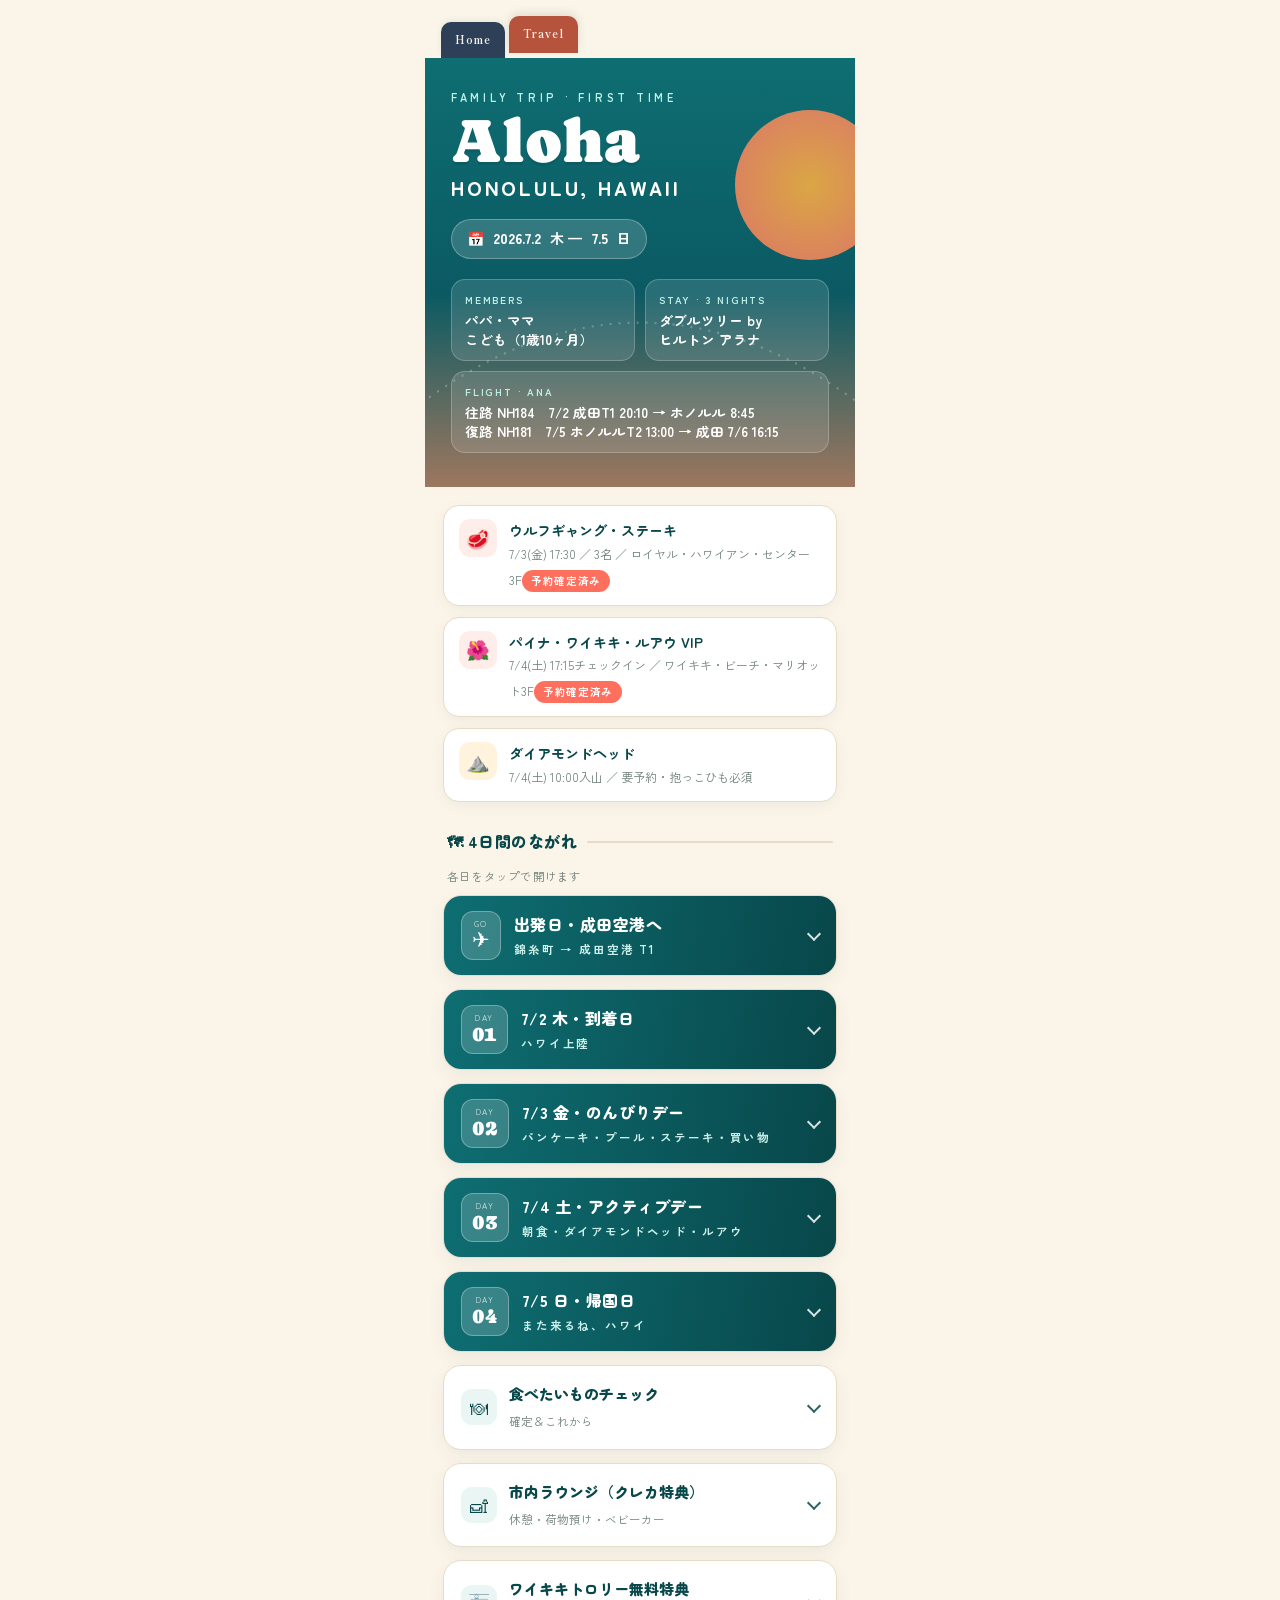
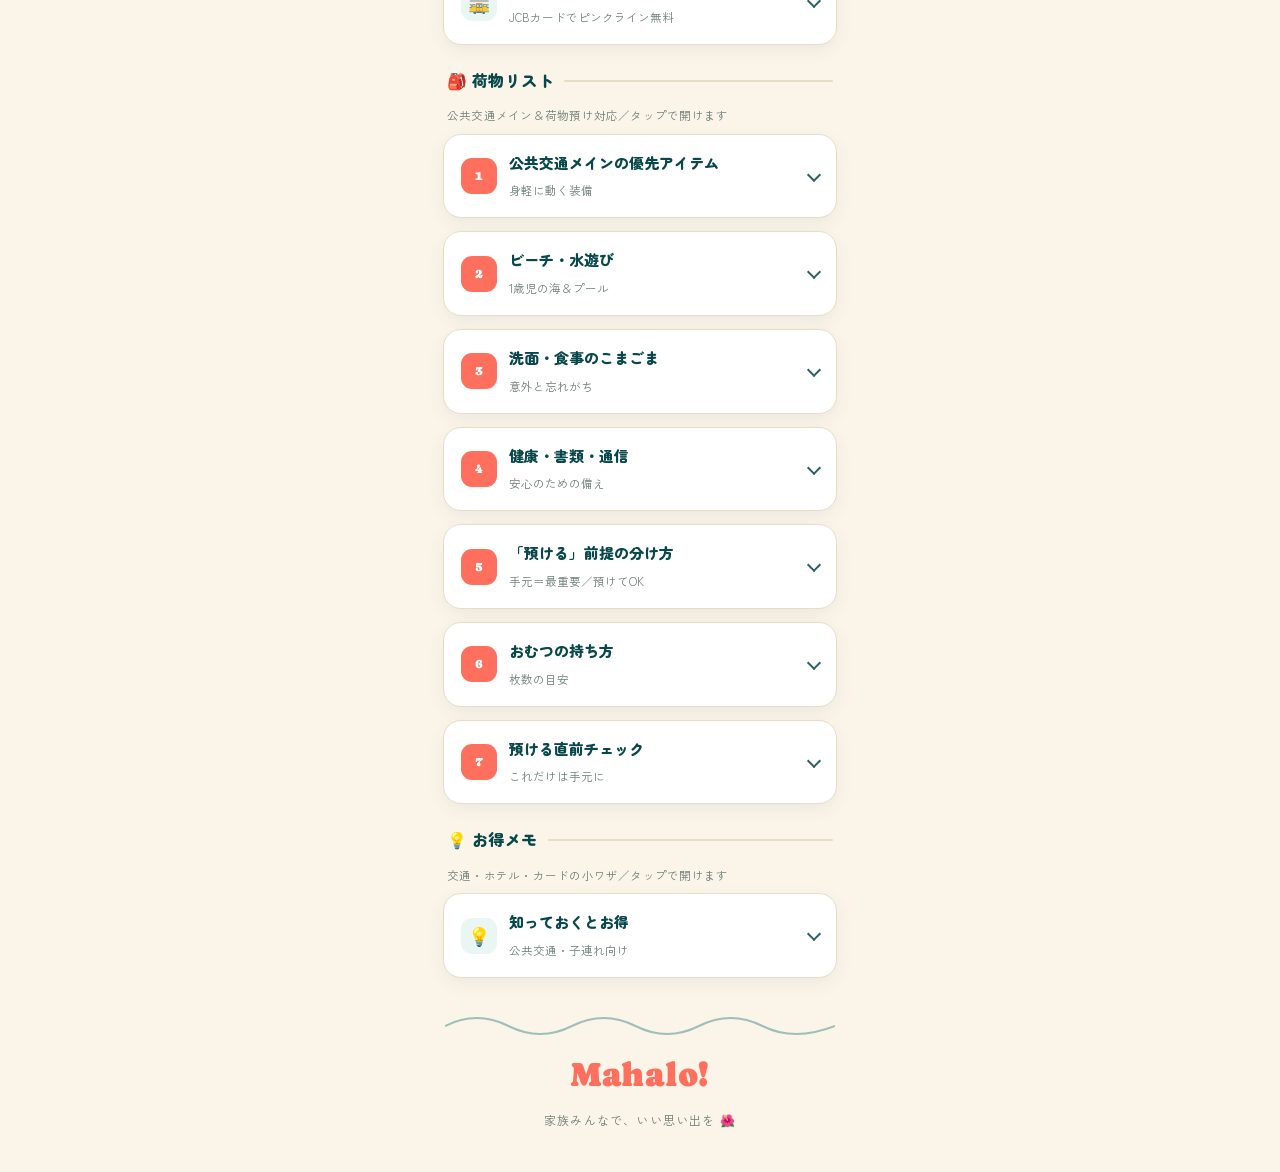
==== hawaii-2026.html @ 8b1b3cff "Add files via upload" ====
<!DOCTYPE html>
<html lang="ja">
<head>
<meta charset="UTF-8">
<meta name="viewport" content="width=device-width, initial-scale=1.0">
<title>ハワイ 旅のしおり｜2026.7.2–7.5</title>
<link rel="preconnect" href="https://fonts.googleapis.com">
<link rel="preconnect" href="https://fonts.gstatic.com" crossorigin>
<link href="https://fonts.googleapis.com/css2?family=Caprasimo&family=Zen+Maru+Gothic:wght@500;700;900&family=Zen+Kaku+Gothic+New:wght@400;500;700&family=Shippori+Mincho:wght@700&display=swap" rel="stylesheet">
<link rel="stylesheet" href="style.css">
<style>
  :root{
    --sea:#0E6E72;--sea-deep:#08474A;--guava:#FF6F5E;--mango:#FFB23E;
    --sand:#FBF4E9;--foam:#FFFFFF;--ink:#22332E;--muted:#6E7F78;--line:#E7DCC8;
  }
  *{box-sizing:border-box;margin:0;padding:0;}
  html{scroll-behavior:smooth;}
  body{font-family:"Zen Kaku Gothic New",system-ui,sans-serif;background:var(--sand);color:var(--ink);line-height:1.7;-webkit-font-smoothing:antialiased;}
  .wrap{max-width:430px;margin:0 auto;background:var(--sand);overflow:hidden;}

  /* ---------- HERO ---------- */
  .hero{position:relative;background:linear-gradient(180deg,#0E6E72 0%,#0B5A63 55%,#FF8A5B 130%);color:#fff;padding:30px 26px 34px;overflow:hidden;}
  .hero .sun{position:absolute;top:52px;right:-30px;width:150px;height:150px;border-radius:50%;background:radial-gradient(circle at 50% 50%,var(--mango),#FF8A5B 70%);opacity:.85;}
  .hero .arc{position:absolute;inset:0;width:100%;height:100%;pointer-events:none;}
  .eyebrow{font-family:"Zen Maru Gothic";font-weight:700;letter-spacing:.34em;font-size:11px;color:#BFF0E6;position:relative;z-index:2;}
  .aloha{font-family:"Caprasimo",serif;font-size:62px;line-height:.92;margin:6px 0 2px;position:relative;z-index:2;text-shadow:0 3px 0 rgba(8,71,74,.25);}
  .dest{font-family:"Zen Maru Gothic";font-weight:900;font-size:20px;letter-spacing:.14em;position:relative;z-index:2;color:#fff;}
  .dates{position:relative;z-index:2;margin-top:14px;display:inline-flex;align-items:center;gap:9px;background:rgba(255,255,255,.16);border:1px solid rgba(255,255,255,.28);padding:7px 15px;border-radius:999px;font-weight:700;font-size:14px;}
  .dates b{font-family:"Zen Maru Gothic";font-weight:900;}
  .facts{position:relative;z-index:2;margin-top:20px;display:grid;grid-template-columns:1fr 1fr;gap:10px;}
  .fact{background:rgba(255,255,255,.12);border:1px solid rgba(255,255,255,.22);border-radius:14px;padding:11px 13px;}
  .fact .k{font-size:10px;letter-spacing:.18em;color:#BFF0E6;font-weight:700;}
  .fact .v{font-family:"Zen Maru Gothic";font-weight:700;font-size:13.5px;margin-top:3px;line-height:1.4;}
  .fact.wide{grid-column:1 / -1;}

  /* ---------- PINS ---------- */
  .pins{padding:18px 18px 4px;display:flex;flex-direction:column;gap:11px;}
  .pin{display:flex;gap:12px;align-items:flex-start;background:var(--foam);border-radius:16px;padding:13px 15px;border:1px solid var(--line);box-shadow:0 4px 14px rgba(8,71,74,.05);}
  .pin .ic{flex:none;width:38px;height:38px;border-radius:11px;display:grid;place-items:center;font-size:19px;}
  .pin.book .ic{background:#FFEDE9;}
  .pin.meet .ic{background:#FFF3DD;}
  .pin .tx{font-size:13px;}
  .pin .tx b{font-family:"Zen Maru Gothic";font-weight:700;display:block;font-size:14px;color:var(--sea-deep);}
  .pin .tx .sub{color:var(--muted);font-size:12px;}
  .chip{display:inline-block;font-size:10.5px;font-weight:700;letter-spacing:.06em;background:var(--guava);color:#fff;padding:2px 9px;border-radius:999px;margin-top:5px;}

  /* ---------- SECTION TITLES ---------- */
  .band{padding:22px 22px 12px;display:flex;align-items:center;gap:10px;}
  .band h2{font-family:"Zen Maru Gothic";font-weight:900;font-size:16px;color:var(--sea-deep);letter-spacing:.03em;}
  .band .line{flex:1;height:2px;background:var(--line);border-radius:2px;}
  .hint{font-size:11.5px;color:var(--muted);padding:0 22px 8px;letter-spacing:.02em;}

  /* ---------- ACCORDION (details) ---------- */
  .acc{padding:0 18px;display:flex;flex-direction:column;gap:13px;}
  details{background:var(--foam);border:1px solid var(--line);border-radius:18px;overflow:hidden;box-shadow:0 6px 18px rgba(8,71,74,.06);}
  summary{cursor:pointer;list-style:none;outline:none;}
  summary::-webkit-details-marker{display:none;}
  summary:focus-visible{outline:3px solid var(--mango);outline-offset:2px;}
  .chev{width:10px;height:10px;border-right:2.5px solid currentColor;border-bottom:2.5px solid currentColor;transform:rotate(45deg);transition:transform .25s ease;opacity:.85;flex:none;margin-top:-3px;}
  details[open] > summary .chev{transform:rotate(-135deg);}
  @media (prefers-reduced-motion:reduce){.chev{transition:none;}}

  /* day summary = colored bar */
  .day-head{display:flex;align-items:center;gap:13px;padding:15px 17px;background:linear-gradient(100deg,var(--sea),var(--sea-deep));color:#fff;}
  .day-no{font-family:"Caprasimo",serif;font-size:13px;line-height:1;background:rgba(255,255,255,.18);border:1px solid rgba(255,255,255,.3);border-radius:12px;padding:8px 10px;text-align:center;flex:none;}
  .day-no small{display:block;font-family:"Zen Maru Gothic";font-size:8px;letter-spacing:.2em;opacity:.85;margin-bottom:2px;}
  .day-no span{font-size:21px;}
  .day-meta{flex:1;}
  .day-meta .d{font-family:"Zen Maru Gothic";font-weight:900;font-size:16px;letter-spacing:.03em;}
  .day-meta .t{font-size:11.5px;color:#CDEFE9;letter-spacing:.16em;font-weight:700;margin-top:1px;}

  .tl{padding:8px 17px 16px;}
  .ev{display:flex;gap:14px;position:relative;padding:10px 0;}
  .ev::before{content:"";position:absolute;left:43px;top:0;bottom:0;width:2px;background:var(--line);}
  .ev:first-child::before{top:18px;}
  .ev:last-child::before{bottom:auto;height:18px;}
  .ev .time{flex:none;width:46px;text-align:right;font-weight:700;font-size:12px;color:var(--sea);font-variant-numeric:tabular-nums;padding-top:1px;}
  .ev .dot{flex:none;width:13px;height:13px;border-radius:50%;margin-top:4px;background:#fff;border:3px solid var(--mango);position:relative;z-index:2;}
  .ev.key .dot{border-color:var(--guava);background:var(--guava);}
  .ev .body{flex:1;}
  .ev .body .h{font-family:"Zen Maru Gothic";font-weight:700;font-size:14px;color:var(--ink);}
  .ev .body .n{font-size:12px;color:var(--muted);margin-top:1px;}
  .ev.key .body .h{color:var(--guava);}
  /* transit route */
  .route-sum{display:flex;gap:7px;flex-wrap:wrap;padding:12px 0 4px;}
  .route-sum span{font-size:11.5px;font-weight:700;background:#EAF6F3;color:var(--sea);border-radius:999px;padding:3px 11px;}
  .leg-line{font-size:11.5px;color:var(--muted);margin-top:1px;}
  .walk{display:flex;gap:14px;position:relative;padding:6px 0;}
  .walk .time{flex:none;width:46px;}
  .walk .wtag{margin-left:60px;font-size:12px;color:var(--sea);font-weight:700;background:#EAF6F3;border-radius:8px;padding:3px 10px;display:inline-block;}
  .tag{display:inline-block;font-size:10px;font-weight:700;letter-spacing:.05em;border-radius:999px;padding:1px 8px;margin-left:6px;vertical-align:1.5px;}
  .tag.fix{background:var(--guava);color:#fff;}
  .tag.eat{background:#FFF0DA;color:#C77B17;}
  .tag.fun{background:#E2F4F0;color:var(--sea);}
  .tag.trolley{background:#FBE3F0;color:#C13B85;}

  /* generic summary head (food / packing) */
  .head{display:flex;align-items:center;gap:12px;padding:15px 17px;color:var(--sea-deep);}
  .head .em{width:36px;height:36px;border-radius:11px;display:grid;place-items:center;font-size:18px;background:#EAF6F3;flex:none;}
  .head .ht{flex:1;}
  .head .ht b{font-family:"Zen Maru Gothic";font-weight:900;font-size:15px;display:block;}
  .head .ht small{font-size:11.5px;color:var(--muted);}
  .head .num{font-family:"Caprasimo",serif;background:var(--guava);color:#fff;font-size:13px;width:36px;height:36px;border-radius:11px;display:grid;place-items:center;flex:none;}
  .inner{padding:4px 17px 17px;}

  /* gourmet list */
  .glist{display:flex;flex-direction:column;gap:10px;}
  .g{display:flex;gap:12px;align-items:center;border:1.5px solid var(--line);border-radius:14px;padding:11px 13px;}
  .g.done{border-color:var(--sea);background:#F1FAF8;}
  .g .gbox{flex:none;width:24px;height:24px;border-radius:8px;border:2px solid var(--line);display:grid;place-items:center;font-size:14px;color:#fff;}
  .g.done .gbox{background:var(--sea);border-color:var(--sea);}
  .g .gt{font-family:"Zen Maru Gothic";font-weight:700;font-size:14px;}
  .g .gn{font-size:11.5px;color:var(--muted);}
  .g .gpin{margin-left:auto;font-size:11px;font-weight:700;color:var(--guava);}

  /* checklists */
  ul.chk{list-style:none;display:flex;flex-direction:column;gap:2px;}
  ul.chk li{display:flex;gap:11px;align-items:flex-start;padding:8px 2px;border-bottom:1px dashed var(--line);font-size:13.5px;}
  ul.chk li:last-child{border-bottom:none;}
  ul.chk li .box{flex:none;width:20px;height:20px;border-radius:6px;border:2px solid var(--line);margin-top:2px;}
  ul.chk li .lbl{flex:1;}
  ul.chk li .lbl small{display:block;color:var(--muted);font-size:11.5px;line-height:1.4;}
  ul.chk li .qty{flex:none;font-family:"Zen Maru Gothic";font-weight:900;font-size:12px;color:var(--sea);background:#EAF6F3;border-radius:8px;padding:2px 8px;margin-top:1px;}

  .subcard{border:1.5px solid var(--line);border-radius:14px;padding:12px 13px;margin-bottom:11px;}
  .subcard:last-child{margin-bottom:0;}
  .subcard.hand{border-color:var(--guava);}
  .subcard h5{font-family:"Zen Maru Gothic";font-weight:700;font-size:13px;color:var(--sea);margin-bottom:8px;display:flex;align-items:center;gap:7px;}
  .subcard.hand h5{color:var(--guava);}
  .ribbon{margin-left:auto;font-size:10px;font-weight:700;letter-spacing:.05em;background:var(--guava);color:#fff;padding:2px 9px;border-radius:999px;}

  .diaper{background:#FFF3DD;border:1px solid #F2E0BB;border-radius:14px;padding:13px 14px;}
  .drow{display:flex;justify-content:space-between;align-items:center;font-size:13px;padding:6px 0;border-bottom:1px dashed #EAD3A8;}
  .drow:last-child{border-bottom:none;}
  .drow b{font-family:"Zen Maru Gothic";font-weight:900;color:#C77B17;}
  .dtip{font-size:12px;color:#8a6a2f;margin-top:9px;line-height:1.6;background:#fff;border-radius:10px;padding:9px 11px;}
  .dtip b{color:#C77B17;}

  .final{background:linear-gradient(120deg,var(--sea),var(--sea-deep));color:#fff;border-radius:14px;padding:15px;}
  .final h5{font-family:"Zen Maru Gothic";font-weight:900;font-size:14px;margin-bottom:3px;}
  .final p.lead{font-size:11.5px;color:#CDEFE9;margin-bottom:11px;}
  .final ul{list-style:none;display:flex;flex-direction:column;gap:9px;}
  .final li{display:flex;gap:11px;align-items:flex-start;font-size:13.5px;}
  .final li .box{flex:none;width:20px;height:20px;border-radius:6px;border:2px solid rgba(255,255,255,.55);margin-top:1px;}
  .final li small{display:block;color:#BFE7E1;font-size:11.5px;}

  /* ---------- FOOTER ---------- */
  .foot{text-align:center;padding:28px 20px 42px;}
  .foot .wave{display:block;width:100%;height:40px;}
  .foot .mahalo{font-family:"Caprasimo",serif;font-size:34px;color:var(--guava);}
  .foot .sig{font-size:12px;color:var(--muted);margin-top:6px;letter-spacing:.1em;}
</style>
</head>
<body>
<div class="binder" style="max-width:430px; margin:0 auto; padding:0 0 6px;">
  <nav class="tabnav" style="padding-top:16px; padding-left:16px; padding-right:16px; gap:4px;">
    <a href="index.html" class="tab home" style="font-size:11px; padding:8px 14px 9px;">Home</a>
    <a href="travel.html" class="tab travel active" style="font-size:11px; padding:8px 14px 9px;">Travel</a>
  </nav>
</div>
<div class="wrap">

  <!-- HERO -->
  <header class="hero">
    <svg class="arc" viewBox="0 0 430 300" preserveAspectRatio="none">
      <path d="M-20,250 Q215,120 450,250" fill="none" stroke="rgba(255,255,255,.25)" stroke-width="1.5" stroke-dasharray="2 7"/>
    </svg>
    <div class="sun"></div>
    <div class="eyebrow">FAMILY TRIP · FIRST TIME</div>
    <div class="aloha">Aloha</div>
    <div class="dest">HONOLULU, HAWAII</div>
    <div class="dates">📅 <b>2026.7.2</b> 木 — <b>7.5</b> 日</div>
    <div class="facts">
      <div class="fact"><div class="k">MEMBERS</div><div class="v">パパ・ママ<br>こども（1歳10ヶ月）</div></div>
      <div class="fact"><div class="k">STAY · 3 NIGHTS</div><div class="v">ダブルツリー by<br>ヒルトン アラナ</div></div>
      <div class="fact wide"><div class="k">FLIGHT · ANA</div><div class="v">往路 NH184　7/2 成田T1 20:10 → ホノルル 8:45<br>復路 NH181　7/5 ホノルルT2 13:00 → 成田 7/6 16:15</div></div>
    </div>
  </header>

  <!-- PINS (always visible) -->
  <section class="pins">
    <div class="pin book">
      <div class="ic">🥩</div>
      <div class="tx"><b>ウルフギャング・ステーキ</b><span class="sub">7/3(金) 17:30 ／ 3名 ／ ロイヤル・ハワイアン・センター3F</span><span class="chip">予約確定済み</span></div>
    </div>
    <div class="pin book">
      <div class="ic">🌺</div>
      <div class="tx"><b>パイナ・ワイキキ・ルアウ VIP</b><span class="sub">7/4(土) 17:15チェックイン ／ ワイキキ・ビーチ・マリオット3F</span><span class="chip">予約確定済み</span></div>
    </div>
    <div class="pin meet">
      <div class="ic">⛰️</div>
      <div class="tx"><b>ダイアモンドヘッド</b><span class="sub">7/4(土) 10:00入山 ／ 要予約・抱っこひも必須</span></div>
    </div>
  </section>

  <!-- 旅程 -->
  <div class="band"><h2>🗺 4日間のながれ</h2><span class="line"></span></div>
  <p class="hint">各日をタップで開けます</p>
  <section class="acc">

    <details class="day">
      <summary><div class="day-head"><div class="day-no"><small>GO</small><span>✈</span></div><div class="day-meta"><div class="d">出発日・成田空港へ</div><div class="t">錦糸町 → 成田空港 T1</div></div><span class="chev"></span></div></summary>
      <div class="tl">
        <div class="route-sum"><span>⏱ 1時間19分</span><span>💴 1,099円</span><span>🔁 乗換1回</span></div>
        <div class="ev"><div class="time">16:32</div><div class="dot"></div><div class="body"><div class="h">錦糸町 発</div><div class="leg-line">JR中央総武線各停・津田沼行／2番線</div></div></div>
        <div class="ev"><div class="time">16:57</div><div class="dot"></div><div class="body"><div class="h">船橋 着</div></div></div>
        <div class="walk"><div class="time"></div><span class="wtag">🚶 徒歩4分（屋外乗換）</span></div>
        <div class="ev"><div class="time">17:04</div><div class="dot"></div><div class="body"><div class="h">京成船橋 発</div><div class="leg-line">京成本線特急・成田空港行／2番線</div></div></div>
        <div class="ev"><div class="time">17:51</div><div class="dot"></div><div class="body"><div class="h">成田空港（第1ターミナル）着</div><div class="n">国際線チェックイン・保安検査へ</div></div></div>
        <div class="ev key"><div class="time">20:10</div><div class="dot"></div><div class="body"><div class="h">NH184 ホノルル行 出発 ✈</div><div class="n">成田 第1ターミナル発。搭乗2〜3時間前に空港着が安心</div></div></div>
      </div>
    </details>

    <details class="day">
      <summary><div class="day-head"><div class="day-no"><small>DAY</small><span>01</span></div><div class="day-meta"><div class="d">7/2 木・到着日</div><div class="t">ハワイ上陸</div></div><span class="chev"></span></div></summary>
      <div class="tl">
        <div class="ev"><div class="time">08:45</div><div class="dot"></div><div class="body"><div class="h">ホノルル空港 着 ✈</div><div class="n">NH184で到着。入国審査・荷物受取。子連れ列があれば利用</div></div></div>
        <div class="ev"><div class="time">10:30</div><div class="dot"></div><div class="body"><div class="h">ホテルへ・荷物預け</div><div class="n">チェックインは15:00〜。荷物を預けて身軽に</div></div></div>
        <div class="ev"><div class="time">12:00</div><div class="dot"></div><div class="body"><div class="h">ザ・サンライズシャック <span class="tag eat">アサイー</span></div><div class="n">2335 Kalākaua Ave。ワイキキ中心部、朝〜昼に人気のアサイーボウル専門店</div></div></div>
        <div class="ev"><div class="time">12:30</div><div class="dot"></div><div class="body"><div class="h">レナーズ・ベーカリー <span class="tag eat">マラサダ①</span></div><div class="n">933 Kapahulu Ave。ワイキキから車・タクシーで10分ほど。揚げたてが人気の老舗</div></div></div>
        <div class="ev"><div class="time">午後</div><div class="dot"></div><div class="body"><div class="h">クヒオビーチで足だけ水遊び <span class="tag fun">海</span></div><div class="n">防波堤内で波が穏やか。無理せず早めに切上げ</div></div></div>
        <div class="ev key"><div class="time">18:30</div><div class="dot"></div><div class="body"><div class="h">アラモアナセンターでポケ丼 <span class="tag eat">夕食</span> <span class="tag trolley">🚋ピンクライン無料</span></div><div class="n">Foodland Farms Ala Moana（2026年ポケ丼チャンピオン）。番号札を取って注文。〜22:00営業</div></div></div>
        <div class="ev"><div class="time">夜</div><div class="dot"></div><div class="body"><div class="h">早めに就寝</div><div class="n">時差調整。初日は詰め込まないのが正解</div></div></div>
      </div>
    </details>

    <details class="day">
      <summary><div class="day-head"><div class="day-no"><small>DAY</small><span>02</span></div><div class="day-meta"><div class="d">7/3 金・のんびりデー</div><div class="t">パンケーキ・プール・ステーキ・買い物</div></div><span class="chev"></span></div></summary>
      <div class="tl">
        <div class="ev"><div class="time">06:50</div><div class="dot"></div><div class="body"><div class="h">ホテル出発（徒歩）</div><div class="n">ダブルツリーの裏手、徒歩5〜7分</div></div></div>
        <div class="ev"><div class="time">07:00</div><div class="dot"></div><div class="body"><div class="h">アロハ・キッチン <span class="tag eat">パンケーキ</span></div><div class="n">432 Ena Rd。スフレパンケーキが名物の人気店。行列必至のため開店と同時が安全</div></div></div>
        <div class="ev"><div class="time">09:30</div><div class="dot"></div><div class="body"><div class="h">ホテルへ戻る</div><div class="n">パンケーキ後、ゆっくり移動</div></div></div>
        <div class="ev"><div class="time">10:00</div><div class="dot"></div><div class="body"><div class="h">ホテルプールでひと泳ぎ <span class="tag fun">プール</span></div><div class="n">短めに1時間ほど。アラモアナに時間を残すため軽めに</div></div></div>
        <div class="ev"><div class="time">11:00</div><div class="dot"></div><div class="body"><div class="h">ホテルで休憩・シャワー</div><div class="n">お昼寝含めゆったり</div></div></div>
        <div class="ev"><div class="time">14:00</div><div class="dot"></div><div class="body"><div class="h">アラモアナセンター <span class="tag eat">お買い物</span> <span class="tag trolley">🚋ピンクライン無料</span></div><div class="n">〜16:00の2時間。ホテル⇔アラモアナはピンクライン無料区間（妻のJCB提示）</div></div></div>
        <div class="ev"><div class="time">16:00</div><div class="dot"></div><div class="body"><div class="h">ホテルへ戻り身支度</div><div class="n">ウルフギャングに向けて準備</div></div></div>
        <div class="ev key"><div class="time">17:30</div><div class="dot"></div><div class="body"><div class="h">ウルフギャング・ステーキ <span class="tag fix">確定</span> <span class="tag trolley">🚋ピンクライン沿線</span></div><div class="n">3名・ハイチェア手配済み。ロイヤル・ハワイアン・センターはワイキキ中心部＝ピンクライン沿線</div></div></div>
        <div class="ev"><div class="time">19:00</div><div class="dot"></div><div class="body"><div class="h">ロイヤル・ハワイアン・センターでお買い物 <span class="tag trolley">🚋ピンクライン沿線</span></div><div class="n">ウルフギャングと同じ建物。夕食後そのまま立ち寄れる</div></div></div>
      </div>
    </details>

    <details class="day">
      <summary><div class="day-head"><div class="day-no"><small>DAY</small><span>03</span></div><div class="day-meta"><div class="d">7/4 土・アクティブデー</div><div class="t">朝食・ダイアモンドヘッド・ルアウ</div></div><span class="chev"></span></div></summary>
      <div class="tl">
        <div class="ev"><div class="time">08:00</div><div class="dot"></div><div class="body"><div class="h">カフェモーリーズ <span class="tag eat">朝食</span></div><div class="n">3106 Monsarrat Ave。土曜8:00-13:00営業。ダイアモンドヘッド麓ですぐ近く</div></div></div>
        <div class="ev"><div class="time">09:30</div><div class="dot"></div><div class="body"><div class="h">ダイアモンドヘッドへ移動</div><div class="n">カフェモーリーズからすぐ近く。徒歩か車で数分</div></div></div>
        <div class="ev key"><div class="time">10:00</div><div class="dot"></div><div class="body"><div class="h">ダイアモンドヘッド 入山（要予約）</div><div class="n">往復1.6mile・所要60〜90分。ベビーカー不可、抱っこひもで登頂。日陰なしなので水分・休憩をこまめに</div></div></div>
        <div class="ev"><div class="time">11:30</div><div class="dot"></div><div class="body"><div class="h">下山</div><div class="n">汗だくの想定。着替え・タオルがあると快適</div></div></div>
        <div class="ev"><div class="time">12:00</div><div class="dot"></div><div class="body"><div class="h">レナーズ・ベーカリー <span class="tag eat">マラサダ②</span></div><div class="n">ダイアモンドヘッドから車で近い。下山後のご褒美に</div></div></div>
        <div class="ev"><div class="time">13:00</div><div class="dot"></div><div class="body"><div class="h">ホテルへ戻りシャワー・休憩</div><div class="n">暑さと運動で疲れているはず。ルアウまでしっかり休む</div></div></div>
        <div class="ev"><div class="time">16:00</div><div class="dot"></div><div class="body"><div class="h">身支度</div><div class="n">ルアウは屋外なので薄手の羽織があると安心</div></div></div>
        <div class="ev key"><div class="time">17:15</div><div class="dot"></div><div class="body"><div class="h">パイナ・ワイキキ・ルアウ VIP <span class="tag fix">確定</span></div><div class="n">ワイキキ・ビーチ・マリオット3F。VIPチェックイン17:15〜。プライムリブビュッフェ＋追加カクテル2杯、ステージ至近席。〜20:00終演</div></div></div>
        <div class="ev key"><div class="time">20:30</div><div class="dot"></div><div class="body"><div class="h">独立記念日 花火（10分間） <span class="tag fun">夜</span></div><div class="n">ハレクラニ／モアナ・サーフライダー沖合。ルアウ会場からKalākaua Ave沿いに徒歩圏内</div></div></div>
      </div>
    </details>

    <details class="day">
      <summary><div class="day-head"><div class="day-no"><small>DAY</small><span>04</span></div><div class="day-meta"><div class="d">7/5 日・帰国日</div><div class="t">また来るね、ハワイ</div></div><span class="chev"></span></div></summary>
      <div class="tl">
        <div class="ev"><div class="time">07:30</div><div class="dot"></div><div class="body"><div class="h">フォート・デルーシー・ビーチで足だけ海 <span class="tag fun">海</span></div><div class="n">ホテルから徒歩10分圏内。15〜20分だけサッと。帰国日なので長居せず</div></div></div>
        <div class="ev"><div class="time">08:00</div><div class="dot"></div><div class="body"><div class="h">トロピカル・トライブ <span class="tag eat">アサイー③</span></div><div class="n">1778 Ala Moana Blvd。ダブルツリーのすぐ横で導線ロスなし。人気店だが回転が早く帰国日でも安心</div></div></div>
        <div class="ev"><div class="time">09:00</div><div class="dot"></div><div class="body"><div class="h">ホテルへ戻り荷物整理</div><div class="n">ルアウ後で前夜は疲れているはず。荷造りは朝のうちに済ませる</div></div></div>
        <div class="ev"><div class="time">10:00</div><div class="dot"></div><div class="body"><div class="h">チェックアウト・ホテル出発</div><div class="n">チェックアウトは11:00目安。早めに空港へ</div></div></div>
        <div class="ev key"><div class="time">13:00</div><div class="dot"></div><div class="body"><div class="h">NH181 成田行 出発 ✈</div><div class="n">ホノルル 第2ターミナル発。出発2.5〜3時間前に空港着が安心</div></div></div>
        <div class="ev"><div class="time">7/6<br>16:15</div><div class="dot"></div><div class="body"><div class="h">成田空港 着（+1日）</div><div class="n">日付が変わって翌7/6着。ここから自宅へ</div></div></div>
      </div>
    </details>

    <details>
      <summary><div class="head"><div class="em">🍽</div><div class="ht"><b>食べたいものチェック</b><small>確定＆これから</small></div><span class="chev"></span></div></summary>
      <div class="inner">
        <div class="glist">
          <div class="g done"><div class="gbox">✓</div><div><div class="gt">ウルフギャングのステーキ</div><div class="gn">7/3 17:30 予約済み</div></div><div class="gpin">DAY2</div></div>
          <div class="g"><div class="gbox"></div><div><div class="gt">マラサダ②</div><div class="gn">レナーズ・ベーカリー</div></div><div class="gpin">DAY3</div></div>
          <div class="g"><div class="gbox"></div><div><div class="gt">アサイーボウル①</div><div class="gn">ザ・サンライズシャック（ワイキキ）</div></div><div class="gpin">DAY1</div></div>
          <div class="g"><div class="gbox"></div><div><div class="gt">マラサダ①</div><div class="gn">レナーズ・ベーカリー</div></div><div class="gpin">DAY1</div></div>
          <div class="g"><div class="gbox"></div><div><div class="gt">ポケ丼</div><div class="gn">Foodland Farms Ala Moana（2026ポケ丼チャンピオン）</div></div><div class="gpin">DAY1</div></div>
          <div class="g"><div class="gbox"></div><div><div class="gt">アサイーボウル③</div><div class="gn">トロピカル・トライブ（Ala Moana Blvd）</div></div><div class="gpin">DAY4</div></div>
          <div class="g"><div class="gbox"></div><div><div class="gt">パンケーキ</div><div class="gn">アロハ・キッチン（スフレパンケーキ）</div></div><div class="gpin">DAY2</div></div>
        </div>
      </div>
    </details>

    <details>
      <summary><div class="head"><div class="em">🛋</div><div class="ht"><b>市内ラウンジ（クレカ特典）</b><small>休憩・荷物預け・ベビーカー</small></div><span class="chev"></span></div></summary>
      <div class="inner">
        <div class="subcard">
          <h5>① ホノルルラウンジ by JTB</h5>
          <ul class="chk">
            <li><span class="box"></span><span class="lbl">ワイキキショッピングプラザ 2F<small>営業〜18時。飛行機の時間に関係なく利用可</small></span></li>
            <li><span class="box"></span><span class="lbl">対象：エポス（ゴールド含む）／三井住友<small>三井住友はVJA系で対象の可能性大。受付で要確認。楽天は通常カード不可</small></span></li>
            <li><span class="box"></span><span class="lbl">同伴者も無料・手荷物預かり・ベビーカー貸出<small>ドリンク無料・Wi-Fi完備</small></span></li>
          </ul>
        </div>
        <div class="subcard">
          <h5>② 楽天カード ハワイラウンジ</h5>
          <ul class="chk">
            <li><span class="box"></span><span class="lbl">アラモアナセンター エヴァウィング3F<small>ホテルから近い。買い物ついでの休憩に◎</small></span></li>
            <li><span class="box"></span><span class="lbl">インターナショナルマーケットプレイス 1F<small>ワイキキ側の店舗</small></span></li>
            <li><span class="box"></span><span class="lbl">対象：楽天カード（通常でOK・現物提示）<small>会員1名につき同伴者5名まで無料。今回いちばん使いやすい</small></span></li>
          </ul>
        </div>
      </div>
    </details>

    <details>
      <summary><div class="head"><div class="em">🚋</div><div class="ht"><b>ワイキキトロリー無料特典</b><small>JCBカードでピンクライン無料</small></div><span class="chev"></span></div></summary>
      <div class="inner">
        <ul class="chk">
          <li><span class="box"></span><span class="lbl">アラモアナライン（ピンクライン）が無料<small>乗車時にJCBカードを提示。ワイキキ⇔アラモアナを約15分間隔で結ぶ</small></span></li>
          <li><span class="box"></span><span class="lbl">✅ 妻のJCBカードで家族無料<small>ブランドがJCBなら発行会社は不問。乗車時に妻がカード提示＋「ファミリー」で本人＋大人1名＋子供2名まで無料</small></span></li>
          <li><span class="box"></span><span class="lbl">本人＋大人1名＋11歳以下の子供2名まで無料<small>今回は夫婦とも無料に。乗車時「ファミリー」と伝える。2歳以下は元々無料</small></span></li>
          <li><span class="box"></span><span class="lbl">ピンクラインのみ・カード本体必須<small>他路線は対象外。混雑時は乗れないことも</small></span></li>
        </ul>
      </div>
    </details>

  </section>

  <!-- 荷物 -->
  <div class="band"><h2>🎒 荷物リスト</h2><span class="line"></span></div>
  <p class="hint">公共交通メイン＆荷物預け対応／タップで開けます</p>
  <section class="acc">

    <details>
      <summary><div class="head"><div class="num">1</div><div class="ht"><b>公共交通メインの優先アイテム</b><small>身軽に動く装備</small></div><span class="chev"></span></div></summary>
      <div class="inner">
        <div class="subcard">
          <h5>🚌 移動が快適になるもの</h5>
          <ul class="chk">
            <li><span class="box"></span><span class="lbl">軽いサブバッグ<small>リュック or 斜めがけ。両手が空くもの</small></span></li>
            <li><span class="box"></span><span class="lbl">折りたたみエコバッグ<small>買い物・濡れ物・荷物が増えた時用</small></span></li>
            <li><span class="box"></span><span class="lbl">小さめの水筒／ボトル<small>暑さ対策</small></span></li>
            <li><span class="box"></span><span class="lbl">ウェットティッシュ（多め）<small>ベビーカーや椅子の拭き取りにも</small></span></li>
            <li><span class="box"></span><span class="lbl">ジップ袋 大中小<small>汚れ物・濡れ物・小物・おやつの小分け</small></span></li>
            <li><span class="box"></span><span class="lbl">薄手の羽織<small>冷房のバス・室内対策</small></span></li>
          </ul>
        </div>
        <div class="subcard">
          <h5>👶 2歳連れ公共交通で効くもの</h5>
          <ul class="chk">
            <li><span class="box"></span><span class="lbl">ベビーカー＋レインカバー<small>急な雨・冷房風よけにも（持参する場合）</small></span></li>
            <li><span class="box"></span><span class="lbl">抱っこひも<small>混雑・寝た時・エレベーターが遠い時の保険</small></span></li>
            <li><span class="box"></span><span class="lbl">迷子対策<small>連絡先カードを子どもの持ち物に入れる</small></span></li>
          </ul>
        </div>
      </div>
    </details>

    <details>
      <summary><div class="head"><div class="num">2</div><div class="ht"><b>ビーチ・水遊び</b><small>1歳児の海＆プール</small></div><span class="chev"></span></div></summary>
      <div class="inner">
        <ul class="chk">
          <li><span class="box"></span><span class="lbl">浮き輪<small>足入れタイプ／アームリングが安全。畳めるもの</small></span></li>
          <li><span class="box"></span><span class="lbl">水遊び用おむつ（スイミングパンツ）<small>普通のおむつはプール不可。水中で使えない</small></span></li>
          <li><span class="box"></span><span class="lbl">マリンシューズ（子供用）<small>珊瑚や岩から足を守る</small></span></li>
          <li><span class="box"></span><span class="lbl">ラッシュガード<small>日焼け＆体温対策</small></span></li>
          <li><span class="box"></span><span class="lbl">濡れた水着入れの防水袋</span></li>
          <li><span class="box"></span><span class="lbl">リーフセーフ日焼け止め<small>酸化亜鉛など。ハワイは一部成分が規制対象</small></span></li>
        </ul>
      </div>
    </details>

    <details>
      <summary><div class="head"><div class="num">3</div><div class="ht"><b>洗面・食事のこまごま</b><small>意外と忘れがち</small></div><span class="chev"></span></div></summary>
      <div class="inner">
        <div class="subcard">
          <h5>🧼 洗面まわり</h5>
          <ul class="chk">
            <li><span class="box"></span><span class="lbl">歯ブラシ（大人＋子供用）・歯磨き粉<small>子供用はホテルに無いことが多い</small></span></li>
            <li><span class="box"></span><span class="lbl">スキンケア／保湿クリーム<small>日焼け後・乾燥対策</small></span></li>
          </ul>
        </div>
        <div class="subcard">
          <h5>🍽 食事まわり（1歳児）</h5>
          <ul class="chk">
            <li><span class="box"></span><span class="lbl">ストローマグ／コップ</span></li>
            <li><span class="box"></span><span class="lbl">食事エプロン・スタイ</span></li>
            <li><span class="box"></span><span class="lbl">使い慣れたおやつ・ベビーフード少し</span></li>
          </ul>
        </div>
      </div>
    </details>

    <details>
      <summary><div class="head"><div class="num">4</div><div class="ht"><b>健康・書類・通信</b><small>安心のための備え</small></div><span class="chev"></span></div></summary>
      <div class="inner">
        <ul class="chk">
          <li><span class="box"></span><span class="lbl">体温計・冷却シート</span></li>
          <li><span class="box"></span><span class="lbl">母子手帳・海外旅行保険の控え</span></li>
          <li><span class="box"></span><span class="lbl">クレジットカード／少額の現金（ドル）</span></li>
          <li><span class="box"></span><span class="lbl">eSIM か Wi-Fi<small>現地での通信手段</small></span></li>
        </ul>
      </div>
    </details>

    <details>
      <summary><div class="head"><div class="num">5</div><div class="ht"><b>「預ける」前提の分け方</b><small>手元＝最重要／預けてOK</small></div><span class="chev"></span></div></summary>
      <div class="inner">
        <div class="subcard hand">
          <h5>✋ いつでも手元（機内・移動バッグ）<span class="ribbon">最重要</span></h5>
          <ul class="chk">
            <li><span class="box"></span><span class="lbl">おむつ</span><span class="qty">6枚</span></li>
            <li><span class="box"></span><span class="lbl">おしりふき<small>取り出しやすい小分け</small></span></li>
            <li><span class="box"></span><span class="lbl">着替え</span><span class="qty">2セット</span></li>
            <li><span class="box"></span><span class="lbl">タオル小</span><span class="qty">1枚</span></li>
            <li><span class="box"></span><span class="lbl">おやつ・飲み物</span></li>
            <li><span class="box"></span><span class="lbl">お気に入りおもちゃ<small>＋ぐずり用の切り札1個</small></span><span class="qty">2〜3個</span></li>
            <li><span class="box"></span><span class="lbl">薬<small>解熱剤など最低限</small></span></li>
            <li><span class="box"></span><span class="lbl">充電セット<small>ケーブル＋モバイルバッテリー</small></span></li>
          </ul>
        </div>
        <div class="subcard">
          <h5>🧳 預けてもOK（スーツケース／ホテルに置く）</h5>
          <ul class="chk">
            <li><span class="box"></span><span class="lbl">残りのおむつ<small>持参合計20〜24枚になるように</small></span></li>
            <li><span class="box"></span><span class="lbl">携帯洗濯機 ＋ 洗剤少量<small>非常用（服にこぼした時など）。予備の着替えは持たず、洗濯で回す方針</small></span></li>
            <li><span class="box"></span><span class="lbl">水着・ビーチ用品</span></li>
            <li><span class="box"></span><span class="lbl">洗面セットの予備</span></li>
          </ul>
        </div>
      </div>
    </details>

    <details>
      <summary><div class="head"><div class="num">6</div><div class="ht"><b>おむつの持ち方</b><small>枚数の目安</small></div><span class="chev"></span></div></summary>
      <div class="inner">
        <div class="diaper">
          <div class="drow"><span>必要量の目安（4日分）</span><b>16枚</b></div>
          <div class="drow"><span>トラブル用込み</span><b>20〜24枚</b></div>
          <div class="dtip">荷物を軽くしたいなら <b>持参は2日分（8〜12枚＋予備少し）</b>、残りは<b>現地調達</b>でも回せます。アラモアナで買えるので一気に軽くなります。</div>
        </div>
      </div>
    </details>

    <details>
      <summary><div class="head"><div class="num">7</div><div class="ht"><b>預ける直前チェック</b><small>これだけは手元に</small></div><span class="chev"></span></div></summary>
      <div class="inner">
        <div class="final">
          <h5>🔑 これだけは手元に</h5>
          <p class="lead">荷物を預ける前に、このセットが手元にあるか確認</p>
          <ul>
            <li><span class="box"></span><span class="lbl">パスポート・財布・スマホ</span></li>
            <li><span class="box"></span><span class="lbl">充電<small>ケーブル最低1本</small></span></li>
            <li><span class="box"></span><span class="lbl">子ども：おむつ2〜3枚＋おしりふき<small>＋着替え1セット＋飲み物／おやつ</small></span></li>
            <li><span class="box"></span><span class="lbl">薬<small>必要最低限</small></span></li>
            <li><span class="box"></span><span class="lbl">羽織 1枚</span></li>
          </ul>
        </div>
      </div>
    </details>

  </section>

  <!-- お得メモ -->
  <div class="band"><h2>💡 お得メモ</h2><span class="line"></span></div>
  <p class="hint">交通・ホテル・カードの小ワザ／タップで開けます</p>
  <section class="acc">
    <details>
      <summary><div class="head"><div class="em">💡</div><div class="ht"><b>知っておくとお得</b><small>公共交通・子連れ向け</small></div><span class="chev"></span></div></summary>
      <div class="inner">
        <ul class="chk">
          <li><span class="box"></span><span class="lbl">The Bus ＋ HOLOカード<small>5歳以下は同乗1名無料→子は無料。1日上限$8.50でそれ以上課金なし（2026/7/1値上げ後）。2時間以内の乗継無料。カード$2はABCストアで購入</small></span></li>
          <li><span class="box"></span><span class="lbl">ダブルツリーの焼きたてクッキー<small>チェックイン時に無料でもらえる。到着日に子供と</small></span></li>
          <li><span class="box"></span><span class="lbl">ABCストアを活用<small>水・軽食・日焼け止め・オムツはホテルより安い。HOLOカードもここで買える</small></span></li>
          <li><span class="box"></span><span class="lbl">エポスの海外旅行保険（自動付帯）<small>ゴールドは付帯。会員本人分は別途購入不要な場合も。家族・子供分の扱いは出発前に要確認</small></span></li>
          <li><span class="box"></span><span class="lbl">アラモアナの無料エンタメ<small>センターステージのフラ・音楽ショー。ホテルから近く休憩がてらに</small></span></li>
          <li><span class="box"></span><span class="lbl">無料で楽しめる定番<small>ヒルトンの金曜花火・ワイキキのビーチはコスパ最強</small></span></li>
        </ul>
      </div>
    </details>
  </section>
  <footer class="foot">
    <svg class="wave" viewBox="0 0 430 40" preserveAspectRatio="none">
      <path d="M0,20 Q35,4 70,20 T140,20 T210,20 T280,20 T350,20 T430,20" fill="none" stroke="#0E6E72" stroke-width="2" opacity=".4"/>
    </svg>
    <div class="mahalo">Mahalo!</div>
    <div class="sig">家族みんなで、いい思い出を 🌺</div>
  </footer>

</div>
</body>
</html>
---- style.css ----
@import url('https://fonts.googleapis.com/css2?family=Shippori+Mincho:wght@500;700;800&family=Zen+Kaku+Gothic+New:wght@400;500;700&display=swap');

:root{
  --paper:#F7F3EC;
  --paper-deep:#EFE8D8;
  --ink:#2B2620;
  --ink-soft:#6B6255;
  --navy:#2E4057;
  --navy-deep:#1F2C3D;
  --rust:#B5533C;
  --rust-deep:#8C3E2C;
  --line:#DDD3C0;
  --gold:#C9A24B;
}
*{box-sizing:border-box;margin:0;padding:0;}
html{scroll-behavior:smooth;}
body{
  font-family:"Zen Kaku Gothic New",system-ui,sans-serif;
  background:var(--paper);
  color:var(--ink);
  line-height:1.8;
  -webkit-font-smoothing:antialiased;
  background-image:
    radial-gradient(circle at 20% 10%, rgba(201,162,75,.05), transparent 40%),
    radial-gradient(circle at 80% 90%, rgba(46,64,87,.04), transparent 40%);
}

/* ---------- BINDER TAB NAV ---------- */
.binder{
  max-width:960px;
  margin:0 auto;
  padding:0 20px;
}
.tabnav{
  display:flex;
  gap:6px;
  padding-top:28px;
  position:relative;
}
.tab{
  font-family:"Shippori Mincho",serif;
  font-weight:700;
  font-size:15px;
  letter-spacing:.08em;
  text-decoration:none;
  color:var(--paper);
  padding:12px 26px 14px;
  border-radius:10px 10px 0 0;
  position:relative;
  transform:translateY(6px);
  transition:transform .18s ease;
  box-shadow:0 -2px 6px rgba(0,0,0,.06);
}
.tab:hover{ transform:translateY(0); }
.tab.home{ background:var(--navy); }
.tab.travel{ background:var(--rust); }
.tab.future{
  background:var(--paper-deep);
  color:var(--ink-soft);
  border:1.5px dashed var(--line);
  font-weight:500;
  font-size:13px;
}
.tab.active{
  transform:translateY(0);
  box-shadow:0 -3px 10px rgba(0,0,0,.1);
}
.tab.active::after{
  content:"";
  position:absolute; left:0; right:0; bottom:-1px; height:6px;
}
.tab.home.active::after{ background:var(--navy); }
.tab.travel.active::after{ background:var(--rust); }

/* ---------- PAGE BODY (folder sheet) ---------- */
.sheet{
  background:#fff;
  border:1px solid var(--line);
  border-radius:0 14px 14px 14px;
  box-shadow:0 12px 34px rgba(43,38,32,.09);
  padding:48px 44px;
  margin-bottom:60px;
  position:relative;
}
.sheet::before{
  content:"";
  position:absolute; top:0; left:0; right:0; height:4px;
  background:linear-gradient(90deg, var(--navy), var(--rust));
  border-radius:0 14px 0 0;
}
@media (max-width:640px){
  .sheet{ padding:30px 22px; }
  .tab{ padding:10px 16px 12px; font-size:13px; }
}

/* ---------- TYPOGRAPHY ---------- */
.eyebrow{
  font-family:"Shippori Mincho",serif;
  font-weight:700;
  font-size:12px;
  letter-spacing:.32em;
  color:var(--ink-soft);
}
h1.title{
  font-family:"Shippori Mincho",serif;
  font-weight:800;
  font-size:clamp(32px,5vw,48px);
  line-height:1.25;
  margin:8px 0 6px;
  color:var(--ink);
}
.lede{
  font-size:15.5px;
  color:var(--ink-soft);
  max-width:60ch;
}
h2.section{
  font-family:"Shippori Mincho",serif;
  font-weight:700;
  font-size:22px;
  margin:0 0 18px;
  display:flex; align-items:center; gap:10px;
  color:var(--ink);
}
h2.section .bar{
  width:6px; height:20px; border-radius:3px; background:var(--rust); display:inline-block;
}

/* ---------- FOOTER ---------- */
.foot{
  max-width:960px; margin:0 auto; padding:20px 20px 60px;
  text-align:center; color:var(--ink-soft); font-size:12.5px; letter-spacing:.06em;
}
.foot .stamp{
  display:inline-flex; align-items:center; gap:8px;
  font-family:"Shippori Mincho",serif; font-weight:700; color:var(--navy);
  border:1.5px solid var(--line); border-radius:999px; padding:6px 16px; margin-bottom:10px;
}

/* ---------- UTILITY ---------- */
a{ color:inherit; }
.stamp-icon{
  width:26px; height:26px; border-radius:50%;
  border:2px solid rgba(255,255,255,.85);
  display:inline-grid; place-items:center; font-size:13px;
}
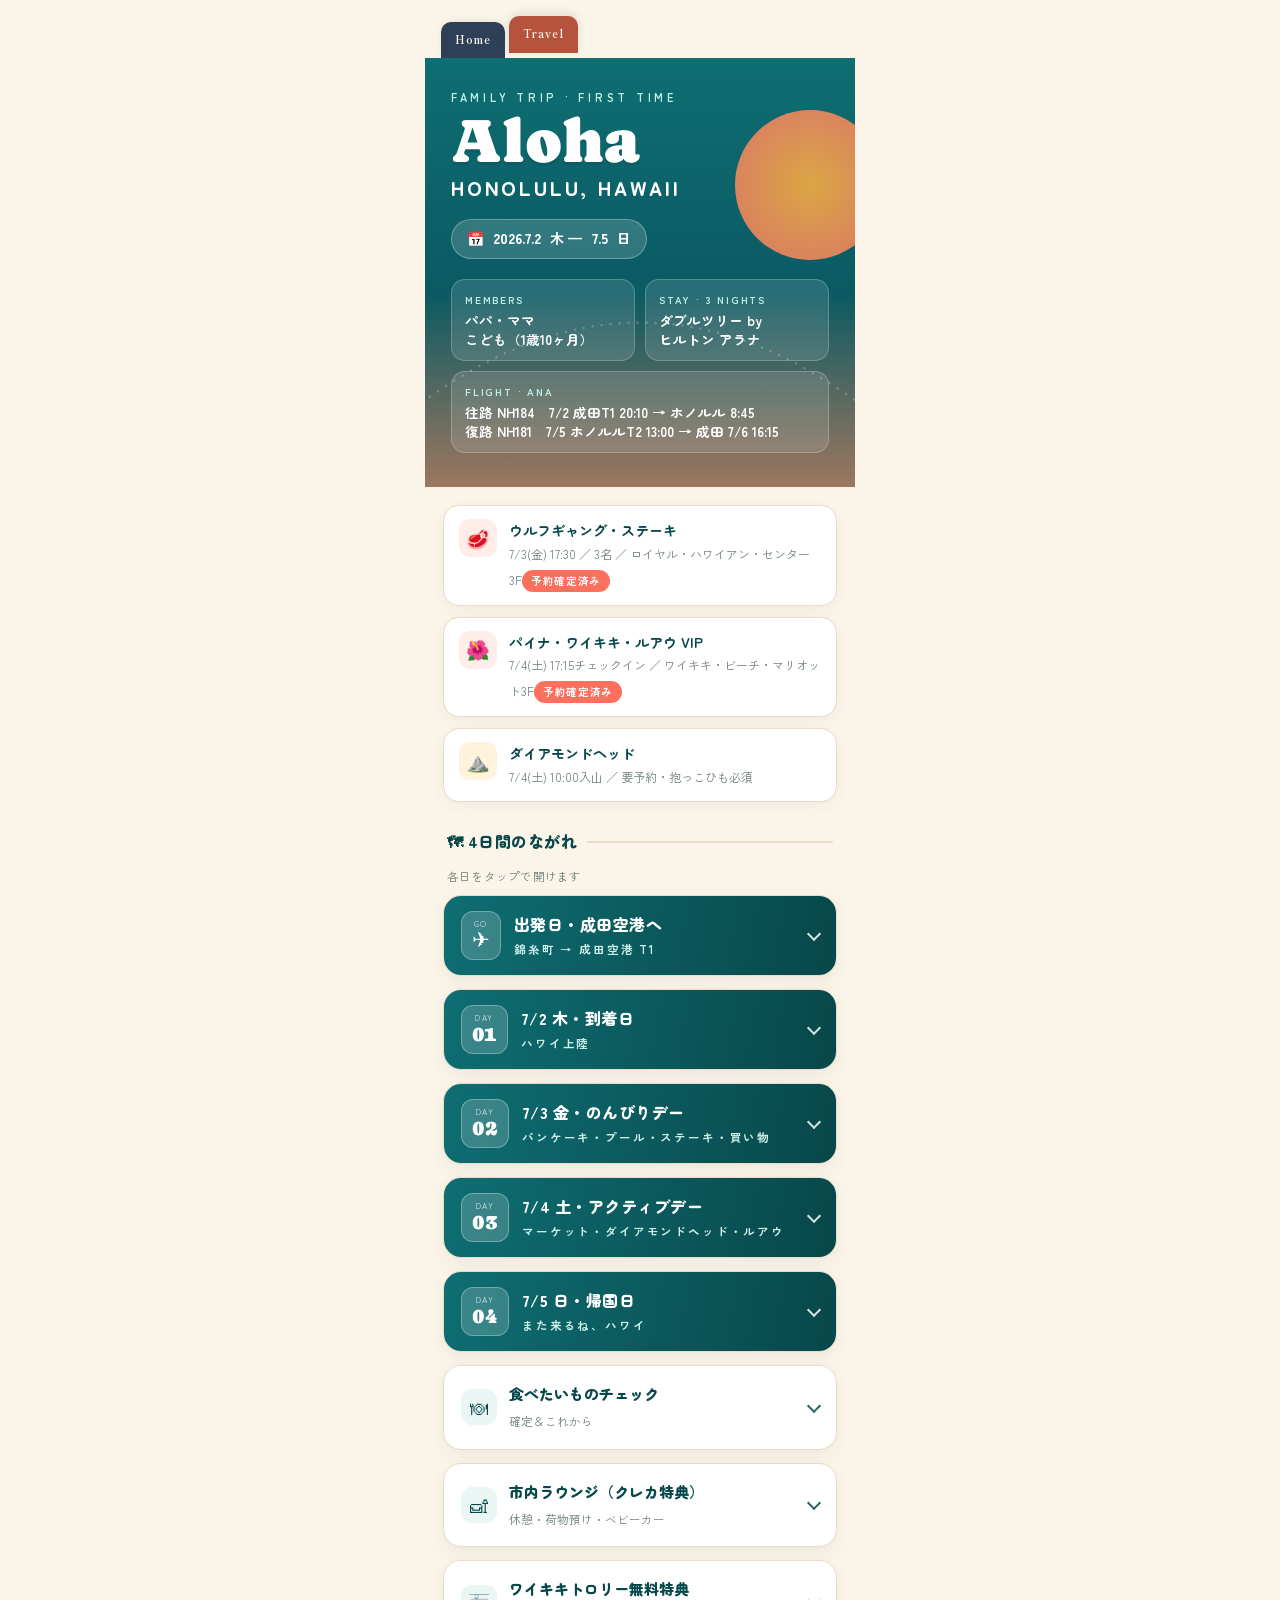
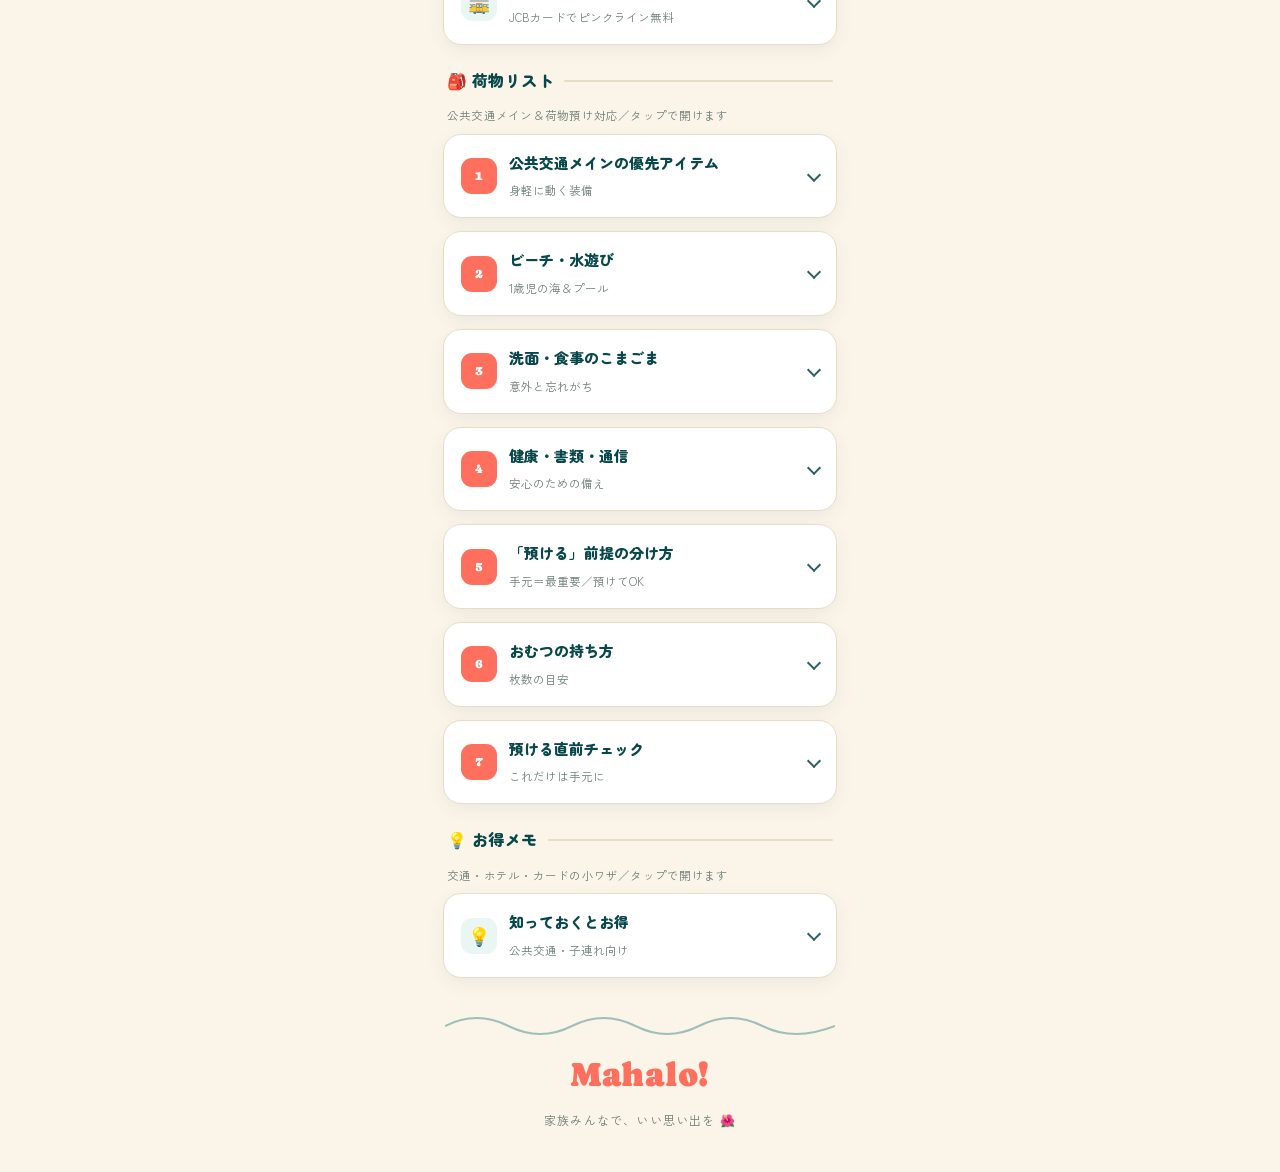
==== commit 4b8bec79: "Add files via upload" ====
--- a/hawaii-2026.html
+++ b/hawaii-2026.html
@@ -219,7 +219,7 @@
         <div class="ev"><div class="time">12:00</div><div class="dot"></div><div class="body"><div class="h">ザ・サンライズシャック <span class="tag eat">アサイー</span></div><div class="n">2335 Kalākaua Ave。ワイキキ中心部、朝〜昼に人気のアサイーボウル専門店</div></div></div>
         <div class="ev"><div class="time">12:30</div><div class="dot"></div><div class="body"><div class="h">レナーズ・ベーカリー <span class="tag eat">マラサダ①</span></div><div class="n">933 Kapahulu Ave。ワイキキから車・タクシーで10分ほど。揚げたてが人気の老舗</div></div></div>
         <div class="ev"><div class="time">午後</div><div class="dot"></div><div class="body"><div class="h">クヒオビーチで足だけ水遊び <span class="tag fun">海</span></div><div class="n">防波堤内で波が穏やか。無理せず早めに切上げ</div></div></div>
-        <div class="ev key"><div class="time">18:30</div><div class="dot"></div><div class="body"><div class="h">アラモアナセンターでポケ丼 <span class="tag eat">夕食</span> <span class="tag trolley">🚋ピンクライン無料</span></div><div class="n">Foodland Farms Ala Moana（2026年ポケ丼チャンピオン）。番号札を取って注文。〜22:00営業</div></div></div>
+        <div class="ev key"><div class="time">18:30</div><div class="dot"></div><div class="body"><div class="h">アラモアナセンターでポケ丼 <span class="tag eat">夕食</span> <span class="tag trolley">🚋ピンクライン</span></div><div class="n">Foodland Farms Ala Moana（2026年ポケ丼チャンピオン）。番号札を取って注文。〜22:00営業。⑨アクア・パームズ発17:57(28便)頃で移動</div></div></div>
         <div class="ev"><div class="time">夜</div><div class="dot"></div><div class="body"><div class="h">早めに就寝</div><div class="n">時差調整。初日は詰め込まないのが正解</div></div></div>
       </div>
     </details>
@@ -232,7 +232,7 @@
         <div class="ev"><div class="time">09:30</div><div class="dot"></div><div class="body"><div class="h">ホテルへ戻る</div><div class="n">パンケーキ後、ゆっくり移動</div></div></div>
         <div class="ev"><div class="time">10:00</div><div class="dot"></div><div class="body"><div class="h">ホテルプールでひと泳ぎ <span class="tag fun">プール</span></div><div class="n">短めに1時間ほど。アラモアナに時間を残すため軽めに</div></div></div>
         <div class="ev"><div class="time">11:00</div><div class="dot"></div><div class="body"><div class="h">ホテルで休憩・シャワー</div><div class="n">お昼寝含めゆったり</div></div></div>
-        <div class="ev"><div class="time">14:00</div><div class="dot"></div><div class="body"><div class="h">アラモアナセンター <span class="tag eat">お買い物</span> <span class="tag trolley">🚋ピンクライン無料</span></div><div class="n">〜16:00の2時間。ホテル⇔アラモアナはピンクライン無料区間（妻のJCB提示）</div></div></div>
+        <div class="ev"><div class="time">14:00</div><div class="dot"></div><div class="body"><div class="h">アラモアナセンター <span class="tag eat">お買い物</span> <span class="tag trolley">🚋ピンクライン</span></div><div class="n">〜16:00の2時間。⑨アクア・パームズ発13:57頃(21便)で移動。妻のJCB提示で無料</div></div></div>
         <div class="ev"><div class="time">16:00</div><div class="dot"></div><div class="body"><div class="h">ホテルへ戻り身支度</div><div class="n">ウルフギャングに向けて準備</div></div></div>
         <div class="ev key"><div class="time">17:30</div><div class="dot"></div><div class="body"><div class="h">ウルフギャング・ステーキ <span class="tag fix">確定</span> <span class="tag trolley">🚋ピンクライン沿線</span></div><div class="n">3名・ハイチェア手配済み。ロイヤル・ハワイアン・センターはワイキキ中心部＝ピンクライン沿線</div></div></div>
         <div class="ev"><div class="time">19:00</div><div class="dot"></div><div class="body"><div class="h">ロイヤル・ハワイアン・センターでお買い物 <span class="tag trolley">🚋ピンクライン沿線</span></div><div class="n">ウルフギャングと同じ建物。夕食後そのまま立ち寄れる</div></div></div>
@@ -240,10 +240,10 @@
     </details>
 
     <details class="day">
-      <summary><div class="day-head"><div class="day-no"><small>DAY</small><span>03</span></div><div class="day-meta"><div class="d">7/4 土・アクティブデー</div><div class="t">朝食・ダイアモンドヘッド・ルアウ</div></div><span class="chev"></span></div></summary>
+      <summary><div class="day-head"><div class="day-no"><small>DAY</small><span>03</span></div><div class="day-meta"><div class="d">7/4 土・アクティブデー</div><div class="t">マーケット・ダイアモンドヘッド・ルアウ</div></div><span class="chev"></span></div></summary>
       <div class="tl">
-        <div class="ev"><div class="time">08:00</div><div class="dot"></div><div class="body"><div class="h">カフェモーリーズ <span class="tag eat">朝食</span></div><div class="n">3106 Monsarrat Ave。土曜8:00-13:00営業。ダイアモンドヘッド麓ですぐ近く</div></div></div>
-        <div class="ev"><div class="time">09:30</div><div class="dot"></div><div class="body"><div class="h">ダイアモンドヘッドへ移動</div><div class="n">カフェモーリーズからすぐ近く。徒歩か車で数分</div></div></div>
+        <div class="ev"><div class="time">08:00</div><div class="dot"></div><div class="body"><div class="h">カカアコ・ファーマーズマーケット <span class="tag eat">朝食</span></div><div class="n">土曜限定8:00-12:00。混雑必至なので8時ちょうど到着が理想。9時にはかなり混む</div></div></div>
+        <div class="ev"><div class="time">09:15</div><div class="dot"></div><div class="body"><div class="h">ダイアモンドヘッドへ移動</div><div class="n">Uber/Lyftで15〜20分。予約時刻厳守のため時間の読める移動手段で</div></div></div>
         <div class="ev key"><div class="time">10:00</div><div class="dot"></div><div class="body"><div class="h">ダイアモンドヘッド 入山（要予約）</div><div class="n">往復1.6mile・所要60〜90分。ベビーカー不可、抱っこひもで登頂。日陰なしなので水分・休憩をこまめに</div></div></div>
         <div class="ev"><div class="time">11:30</div><div class="dot"></div><div class="body"><div class="h">下山</div><div class="n">汗だくの想定。着替え・タオルがあると快適</div></div></div>
         <div class="ev"><div class="time">12:00</div><div class="dot"></div><div class="body"><div class="h">レナーズ・ベーカリー <span class="tag eat">マラサダ②</span></div><div class="n">ダイアモンドヘッドから車で近い。下山後のご褒美に</div></div></div>
@@ -311,6 +311,7 @@
           <li><span class="box"></span><span class="lbl">✅ 妻のJCBカードで家族無料<small>ブランドがJCBなら発行会社は不問。乗車時に妻がカード提示＋「ファミリー」で本人＋大人1名＋子供2名まで無料</small></span></li>
           <li><span class="box"></span><span class="lbl">本人＋大人1名＋11歳以下の子供2名まで無料<small>今回は夫婦とも無料に。乗車時「ファミリー」と伝える。2歳以下は元々無料</small></span></li>
           <li><span class="box"></span><span class="lbl">ピンクラインのみ・カード本体必須<small>他路線は対象外。混雑時は乗れないことも</small></span></li>
+          <li><span class="box"></span><span class="lbl">📍 最寄り乗り場は⑨アクア・パームズ・ワイキキ<small>Ala Moana Blvd沿い、ホテルから近い。ここが⑩アラモアナセンターの1つ前で最短ルート（⑪イリカイ待ちだとほぼ1周してしまうので避ける）</small></span></li>
         </ul>
       </div>
     </details>
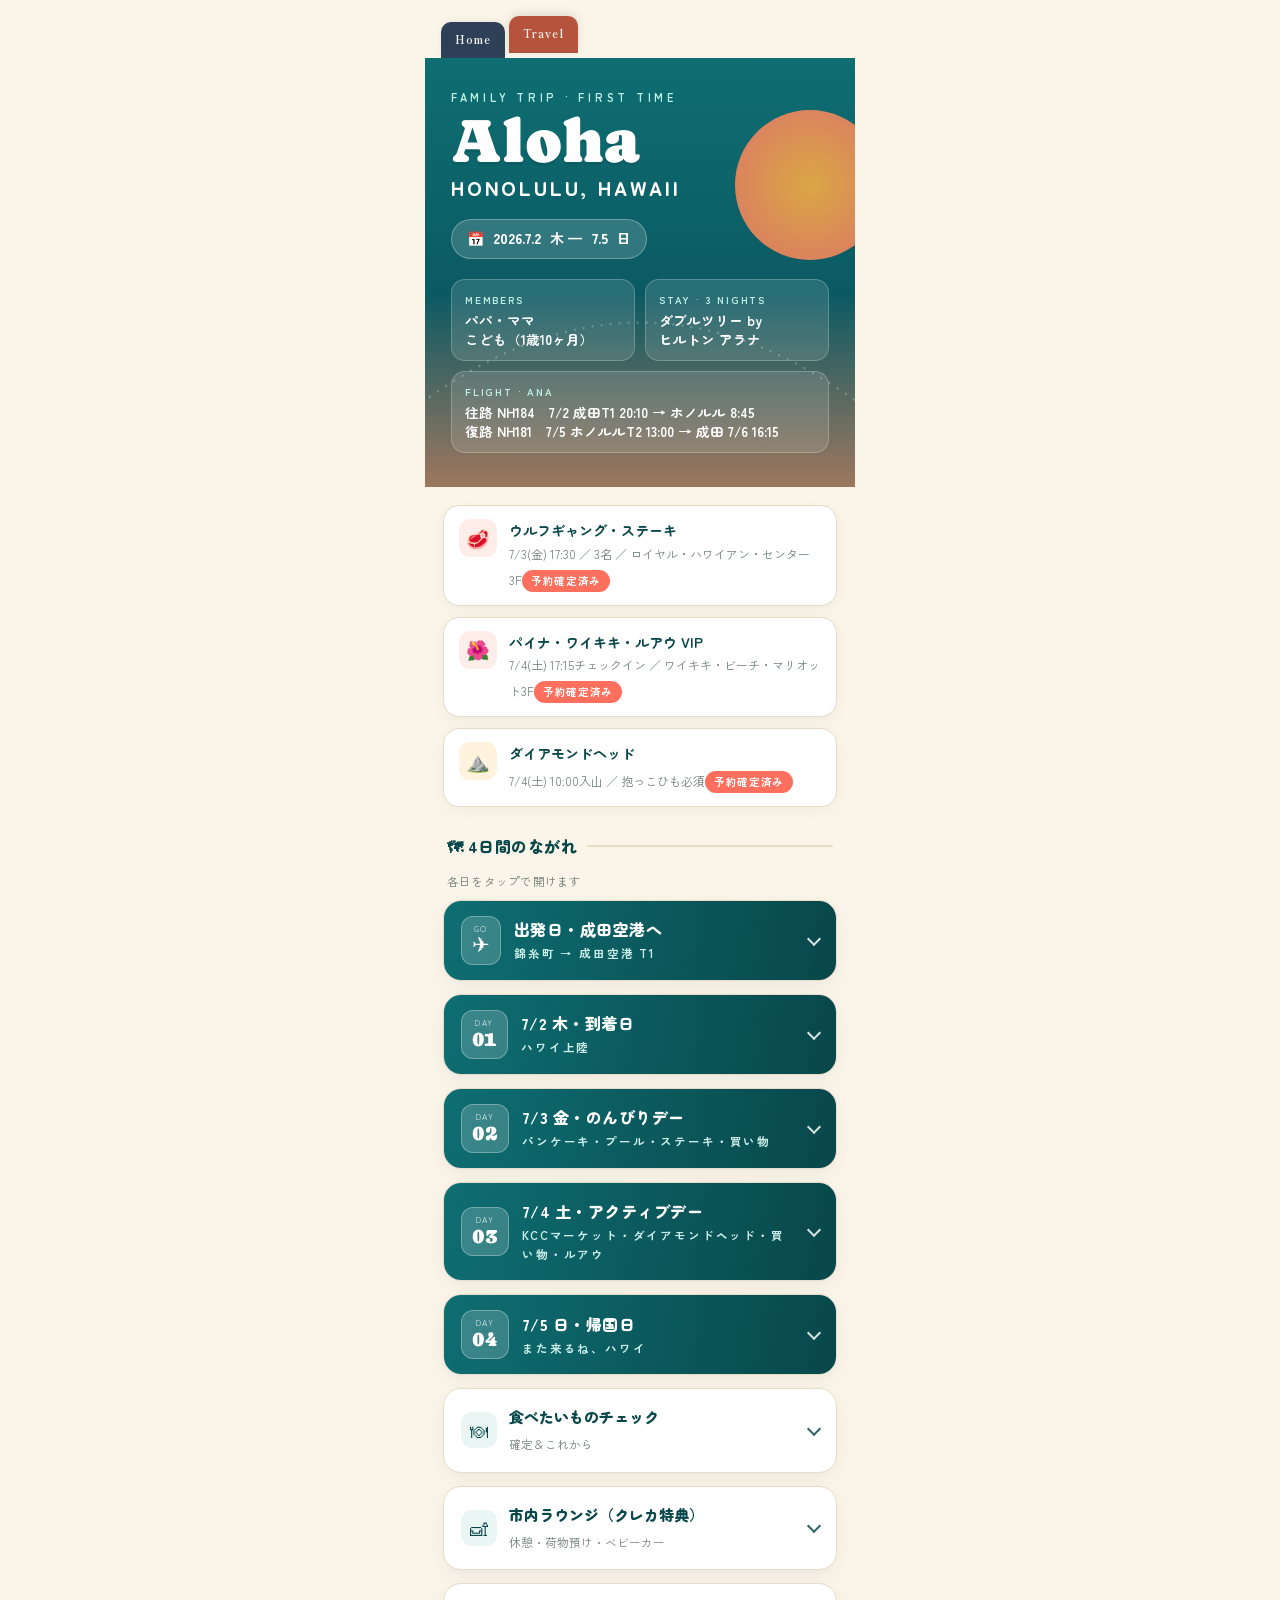
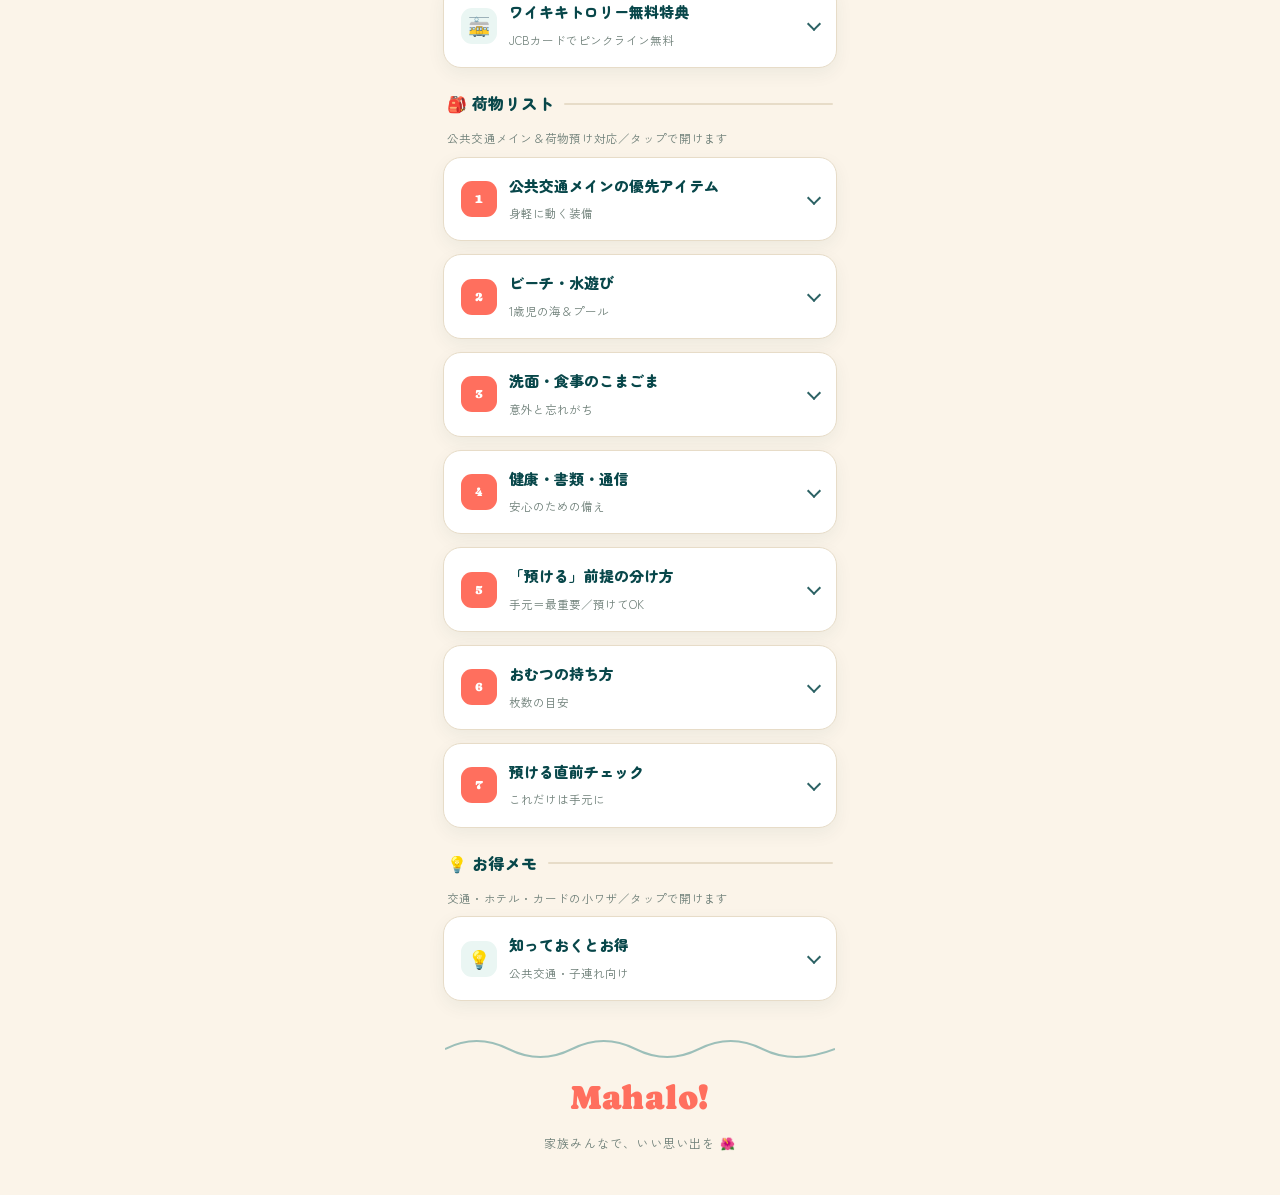
==== commit 0dd7d84e: "Add files via upload" ====
--- a/hawaii-2026.html
+++ b/hawaii-2026.html
@@ -189,7 +189,7 @@
     </div>
     <div class="pin meet">
       <div class="ic">⛰️</div>
-      <div class="tx"><b>ダイアモンドヘッド</b><span class="sub">7/4(土) 10:00入山 ／ 要予約・抱っこひも必須</span></div>
+      <div class="tx"><b>ダイアモンドヘッド</b><span class="sub">7/4(土) 10:00入山 ／ 抱っこひも必須</span><span class="chip">予約確定済み</span></div>
     </div>
   </section>
 
@@ -219,7 +219,7 @@
         <div class="ev"><div class="time">12:00</div><div class="dot"></div><div class="body"><div class="h">ザ・サンライズシャック <span class="tag eat">アサイー</span></div><div class="n">2335 Kalākaua Ave。ワイキキ中心部、朝〜昼に人気のアサイーボウル専門店</div></div></div>
         <div class="ev"><div class="time">12:30</div><div class="dot"></div><div class="body"><div class="h">レナーズ・ベーカリー <span class="tag eat">マラサダ①</span></div><div class="n">933 Kapahulu Ave。ワイキキから車・タクシーで10分ほど。揚げたてが人気の老舗</div></div></div>
         <div class="ev"><div class="time">午後</div><div class="dot"></div><div class="body"><div class="h">クヒオビーチで足だけ水遊び <span class="tag fun">海</span></div><div class="n">防波堤内で波が穏やか。無理せず早めに切上げ</div></div></div>
-        <div class="ev key"><div class="time">18:30</div><div class="dot"></div><div class="body"><div class="h">アラモアナセンターでポケ丼 <span class="tag eat">夕食</span> <span class="tag trolley">🚋ピンクライン</span></div><div class="n">Foodland Farms Ala Moana（2026年ポケ丼チャンピオン）。番号札を取って注文。〜22:00営業。⑨アクア・パームズ発17:57(28便)頃で移動</div></div></div>
+        <div class="ev key"><div class="time">18:30</div><div class="dot"></div><div class="body"><div class="h">アラモアナセンターでポケ丼 <span class="tag eat">夕食</span> <span class="tag trolley">🚋ピンクライン</span></div><div class="n">Foodland Farms Ala Moana（2026年ポケ丼チャンピオン）。番号札を取って注文。〜22:00営業。⑨アクア・パームズ発18:12(32便)→アラモアナ着18:28</div></div></div>
         <div class="ev"><div class="time">夜</div><div class="dot"></div><div class="body"><div class="h">早めに就寝</div><div class="n">時差調整。初日は詰め込まないのが正解</div></div></div>
       </div>
     </details>
@@ -232,23 +232,29 @@
         <div class="ev"><div class="time">09:30</div><div class="dot"></div><div class="body"><div class="h">ホテルへ戻る</div><div class="n">パンケーキ後、ゆっくり移動</div></div></div>
         <div class="ev"><div class="time">10:00</div><div class="dot"></div><div class="body"><div class="h">ホテルプールでひと泳ぎ <span class="tag fun">プール</span></div><div class="n">短めに1時間ほど。アラモアナに時間を残すため軽めに</div></div></div>
         <div class="ev"><div class="time">11:00</div><div class="dot"></div><div class="body"><div class="h">ホテルで休憩・シャワー</div><div class="n">お昼寝含めゆったり</div></div></div>
-        <div class="ev"><div class="time">14:00</div><div class="dot"></div><div class="body"><div class="h">アラモアナセンター <span class="tag eat">お買い物</span> <span class="tag trolley">🚋ピンクライン</span></div><div class="n">〜16:00の2時間。⑨アクア・パームズ発13:57頃(21便)で移動。妻のJCB提示で無料</div></div></div>
-        <div class="ev"><div class="time">16:00</div><div class="dot"></div><div class="body"><div class="h">ホテルへ戻り身支度</div><div class="n">ウルフギャングに向けて準備</div></div></div>
-        <div class="ev key"><div class="time">17:30</div><div class="dot"></div><div class="body"><div class="h">ウルフギャング・ステーキ <span class="tag fix">確定</span> <span class="tag trolley">🚋ピンクライン沿線</span></div><div class="n">3名・ハイチェア手配済み。ロイヤル・ハワイアン・センターはワイキキ中心部＝ピンクライン沿線</div></div></div>
+        <div class="ev"><div class="time">14:00</div><div class="dot"></div><div class="body"><div class="h">アラモアナセンター <span class="tag eat">お買い物</span> <span class="tag trolley">🚋ピンクライン</span></div><div class="n">〜16:00の2時間。⑨アクア・パームズ発13:42(14便)→アラモアナ着13:58。妻のJCB提示で無料</div></div></div>
+        <div class="ev"><div class="time">16:28</div><div class="dot"></div><div class="body"><div class="h">⑩アラモアナセンター発 <span class="tag trolley">🚋ピンクライン(24便)</span></div><div class="n">ホテルには戻らず①方面へ直行。所要20分程度、16:48頃到着見込み</div></div></div>
+        <div class="ev key"><div class="time">17:30</div><div class="dot"></div><div class="body"><div class="h">ウルフギャング・ステーキ <span class="tag fix">確定</span></div><div class="n">3名・ハイチェア手配済み。到着後は付近を散策して時間調整もできる余裕あり</div></div></div>
         <div class="ev"><div class="time">19:00</div><div class="dot"></div><div class="body"><div class="h">ロイヤル・ハワイアン・センターでお買い物 <span class="tag trolley">🚋ピンクライン沿線</span></div><div class="n">ウルフギャングと同じ建物。夕食後そのまま立ち寄れる</div></div></div>
       </div>
     </details>
 
     <details class="day">
-      <summary><div class="day-head"><div class="day-no"><small>DAY</small><span>03</span></div><div class="day-meta"><div class="d">7/4 土・アクティブデー</div><div class="t">マーケット・ダイアモンドヘッド・ルアウ</div></div><span class="chev"></span></div></summary>
+      <summary><div class="day-head"><div class="day-no"><small>DAY</small><span>03</span></div><div class="day-meta"><div class="d">7/4 土・アクティブデー</div><div class="t">KCCマーケット・ダイアモンドヘッド・買い物・ルアウ</div></div><span class="chev"></span></div></summary>
       <div class="tl">
-        <div class="ev"><div class="time">08:00</div><div class="dot"></div><div class="body"><div class="h">カカアコ・ファーマーズマーケット <span class="tag eat">朝食</span></div><div class="n">土曜限定8:00-12:00。混雑必至なので8時ちょうど到着が理想。9時にはかなり混む</div></div></div>
-        <div class="ev"><div class="time">09:15</div><div class="dot"></div><div class="body"><div class="h">ダイアモンドヘッドへ移動</div><div class="n">Uber/Lyftで15〜20分。予約時刻厳守のため時間の読める移動手段で</div></div></div>
-        <div class="ev key"><div class="time">10:00</div><div class="dot"></div><div class="body"><div class="h">ダイアモンドヘッド 入山（要予約）</div><div class="n">往復1.6mile・所要60〜90分。ベビーカー不可、抱っこひもで登頂。日陰なしなので水分・休憩をこまめに</div></div></div>
+        <div class="ev"><div class="time">08:25</div><div class="dot"></div><div class="body"><div class="h">ホテル出発（徒歩）</div><div class="n">Kalakaua Ave + Ena Rd バス停へ徒歩4分</div></div></div>
+        <div class="ev"><div class="time">08:29</div><div class="dot"></div><div class="body"><div class="h">TheBus 2番系統 乗車</div><div class="n">Kalakaua Ave + Ena Rd発。HOLOカードで乗車($3、5歳以下無料)</div></div></div>
+        <div class="ev"><div class="time">08:51頃</div><div class="dot"></div><div class="body"><div class="h">KCCファーマーズマーケット付近で下車</div><div class="n">下車後徒歩4分でマーケットへ</div></div></div>
+        <div class="ev"><div class="time">09:15</div><div class="dot"></div><div class="body"><div class="h">KCCファーマーズマーケット <span class="tag eat">軽く食べ歩き</span></div><div class="n">4303 Diamond Head Rd。土曜限定7:30-11:00。1〜2品つまんで雰囲気を見る程度、子供がいるので歩き過ぎない</div></div></div>
+        <div class="ev"><div class="time">09:50</div><div class="dot"></div><div class="body"><div class="h">ダイアモンドヘッドへ</div><div class="n">同じ敷地のすぐ隣、徒歩圏内。移動時間ほぼゼロ</div></div></div>
+        <div class="ev key"><div class="time">10:00</div><div class="dot"></div><div class="body"><div class="h">ダイアモンドヘッド 入山 <span class="tag fix">予約確定済み</span></div><div class="n">往復1.6mile・所要60〜90分。ベビーカー不可、抱っこひもで登頂。日陰なしなので水分・休憩をこまめに</div></div></div>
         <div class="ev"><div class="time">11:30</div><div class="dot"></div><div class="body"><div class="h">下山</div><div class="n">汗だくの想定。着替え・タオルがあると快適</div></div></div>
-        <div class="ev"><div class="time">12:00</div><div class="dot"></div><div class="body"><div class="h">レナーズ・ベーカリー <span class="tag eat">マラサダ②</span></div><div class="n">ダイアモンドヘッドから車で近い。下山後のご褒美に</div></div></div>
-        <div class="ev"><div class="time">13:00</div><div class="dot"></div><div class="body"><div class="h">ホテルへ戻りシャワー・休憩</div><div class="n">暑さと運動で疲れているはず。ルアウまでしっかり休む</div></div></div>
-        <div class="ev"><div class="time">16:00</div><div class="dot"></div><div class="body"><div class="h">身支度</div><div class="n">ルアウは屋外なので薄手の羽織があると安心</div></div></div>
+        <div class="ev"><div class="time">11:42</div><div class="dot"></div><div class="body"><div class="h">TheBus 200番系統 乗車</div><div class="n">Alohea Ave + Pokole St発(徒歩3分)。Palolo Valley行き、5駅・5分</div></div></div>
+        <div class="ev"><div class="time">12:00</div><div class="dot"></div><div class="body"><div class="h">レナーズ・ベーカリー <span class="tag eat">マラサダ②</span></div><div class="n">Kaimuki Ave+Kapahulu Ave下車、徒歩2分。揚げたてが人気の老舗</div></div></div>
+        <div class="ev"><div class="time">13:02</div><div class="dot"></div><div class="body"><div class="h">TheBus 13番系統 乗車</div><div class="n">Kaimuki Ave+Kapahulu Ave発(徒歩2分)。LILIHA-Puunui行き、15駅・20分</div></div></div>
+        <div class="ev"><div class="time">13:26</div><div class="dot"></div><div class="body"><div class="h">ホテルへ戻りシャワー</div><div class="n">Kalakaua Ave+Pau St下車、徒歩3分。ダイアモンドヘッドの汗を流す</div></div></div>
+        <div class="ev"><div class="time">14:30</div><div class="dot"></div><div class="body"><div class="h">ロイヤル・ハワイアン・センターでお買い物</div><div class="n">〜16:30の2時間。前日行けなかった店へ。ルアウ会場のすぐ近く</div></div></div>
+        <div class="ev"><div class="time">16:30</div><div class="dot"></div><div class="body"><div class="h">身支度</div><div class="n">ルアウは屋外なので薄手の羽織があると安心</div></div></div>
         <div class="ev key"><div class="time">17:15</div><div class="dot"></div><div class="body"><div class="h">パイナ・ワイキキ・ルアウ VIP <span class="tag fix">確定</span></div><div class="n">ワイキキ・ビーチ・マリオット3F。VIPチェックイン17:15〜。プライムリブビュッフェ＋追加カクテル2杯、ステージ至近席。〜20:00終演</div></div></div>
         <div class="ev key"><div class="time">20:30</div><div class="dot"></div><div class="body"><div class="h">独立記念日 花火（10分間） <span class="tag fun">夜</span></div><div class="n">ハレクラニ／モアナ・サーフライダー沖合。ルアウ会場からKalākaua Ave沿いに徒歩圏内</div></div></div>
       </div>
